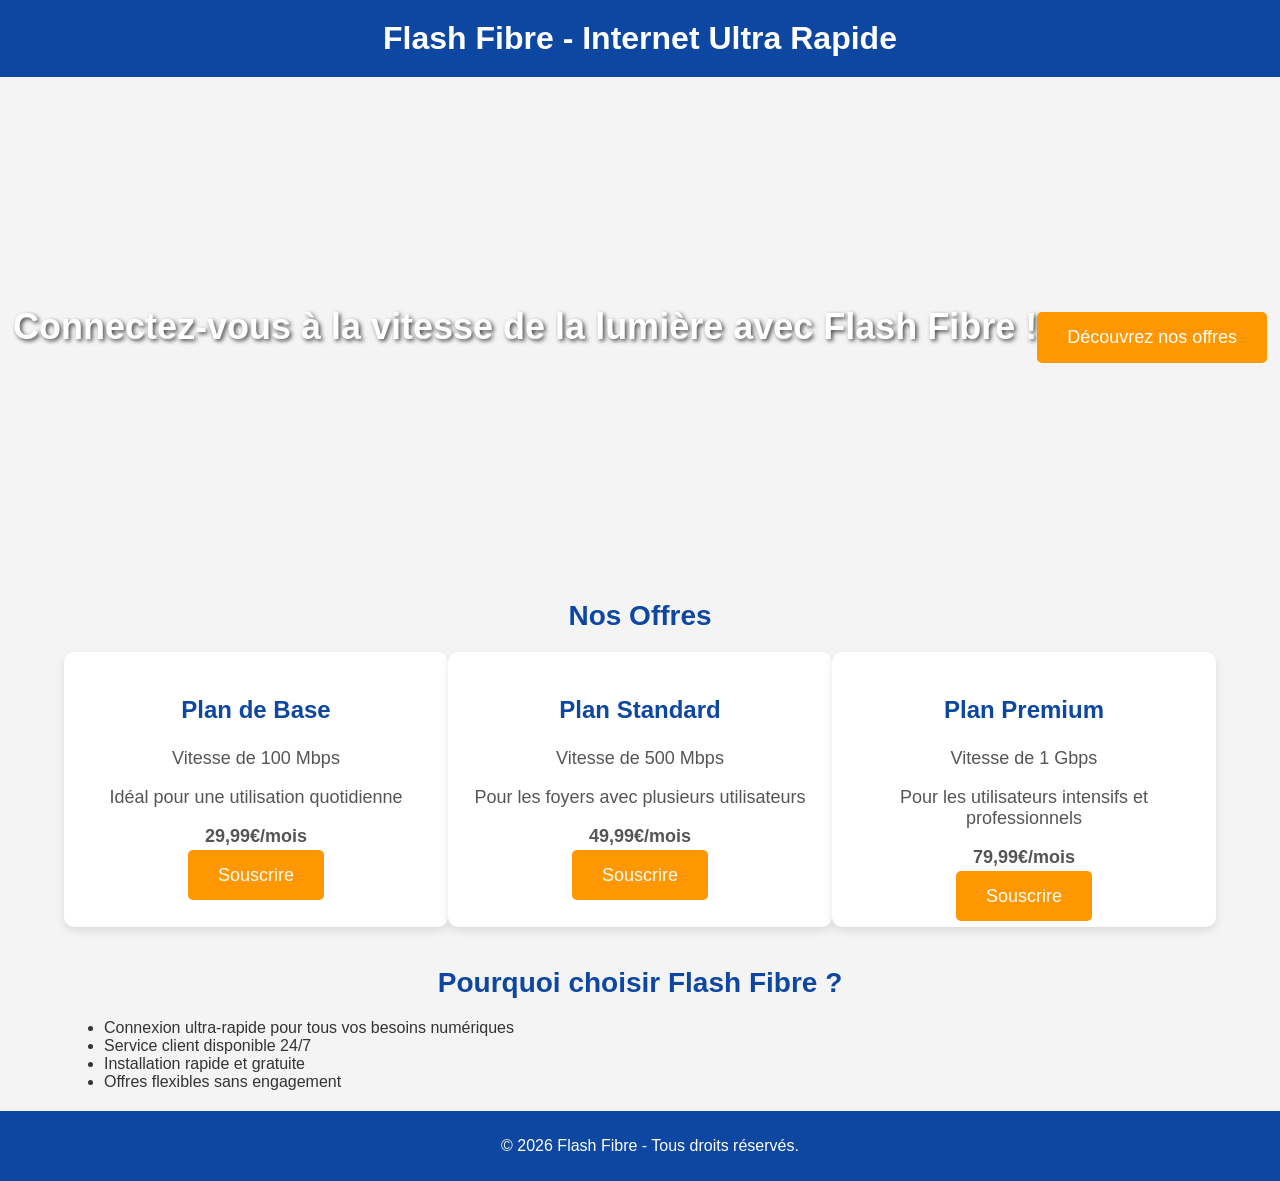
==== index.html @ 26cb974e "Update index.html" ====
<!DOCTYPE html>
<html lang="fr">

<head>
    <meta charset="UTF-8">
    <meta name="viewport" content="width=device-width, initial-scale=1.0">
    <title>Flash Fibre - Internet Ultra Rapide</title>
    <style>
        body {
            font-family: Arial, sans-serif;
            margin: 0;
            padding: 0;
            background-color: #f4f4f4;
            color: #333;
        }

        header {
            background-color: #0d47a1;
            color: white;
            text-align: center;
            padding: 20px 0;
        }

        header h1 {
            margin: 0;
        }

        .hero {
            background-image: url('https://via.placeholder.com/1200x500?text=Flash+Fibre');
            background-size: cover;
            background-position: center;
            height: 500px;
            display: flex;
            justify-content: center;
            align-items: center;
            text-align: center;
            color: white;
        }

        .hero h2 {
            font-size: 36px;
            text-shadow: 2px 2px 4px rgba(0, 0, 0, 0.7);
        }

        .cta-button {
            background-color: #ff9800;
            color: white;
            padding: 15px 30px;
            font-size: 18px;
            text-decoration: none;
            border-radius: 5px;
            margin-top: 20px;
        }

        .cta-button:hover {
            background-color: #f57c00;
        }

        .container {
            width: 90%;
            margin: 20px auto;
        }

        .section-title {
            text-align: center;
            font-size: 28px;
            margin-bottom: 20px;
            color: #0d47a1;
        }

        .plans {
            display: flex;
            justify-content: space-around;
            margin-bottom: 40px;
        }

        .plan {
            background-color: white;
            border-radius: 10px;
            box-shadow: 0 4px 8px rgba(0, 0, 0, 0.1);
            width: 30%;
            padding: 20px;
            text-align: center;
            transition: transform 0.3s ease;
        }

        .plan:hover {
            transform: translateY(-10px);
        }

        .plan h3 {
            color: #0d47a1;
            font-size: 24px;
        }

        .plan p {
            font-size: 18px;
            color: #555;
        }

        .footer {
            background-color: #0d47a1;
            color: white;
            text-align: center;
            padding: 10px;
            position: relative;
            bottom: 0;
            width: 100%;
        }
    </style>
</head>

<body>

    <header>
        <h1>Flash Fibre - Internet Ultra Rapide</h1>
    </header>

    <section class="hero">
        <h2>Connectez-vous à la vitesse de la lumière avec Flash Fibre !</h2>
        <a href="#plans" class="cta-button">Découvrez nos offres</a>
    </section>

    <div class="container">
        <h2 class="section-title">Nos Offres</h2>
        <div class="plans" id="plans">
            <div class="plan">
                <h3>Plan de Base</h3>
                <p>Vitesse de 100 Mbps</p>
                <p>Idéal pour une utilisation quotidienne</p>
                <p><strong>29,99€/mois</strong></p>
                <a href="#" class="cta-button">Souscrire</a>
            </div>
            <div class="plan">
                <h3>Plan Standard</h3>
                <p>Vitesse de 500 Mbps</p>
                <p>Pour les foyers avec plusieurs utilisateurs</p>
                <p><strong>49,99€/mois</strong></p>
                <a href="#" class="cta-button">Souscrire</a>
            </div>
            <div class="plan">
                <h3>Plan Premium</h3>
                <p>Vitesse de 1 Gbps</p>
                <p>Pour les utilisateurs intensifs et professionnels</p>
                <p><strong>79,99€/mois</strong></p>
                <a href="#" class="cta-button">Souscrire</a>
            </div>
        </div>

        <h2 class="section-title">Pourquoi choisir Flash Fibre ?</h2>
        <ul>
            <li>Connexion ultra-rapide pour tous vos besoins numériques</li>
            <li>Service client disponible 24/7</li>
            <li>Installation rapide et gratuite</li>
            <li>Offres flexibles sans engagement</li>
        </ul>
    </div>

    <footer class="footer">
        <p>&copy; 2026 Flash Fibre - Tous droits réservés.</p>
    </footer>

</body>

</html>
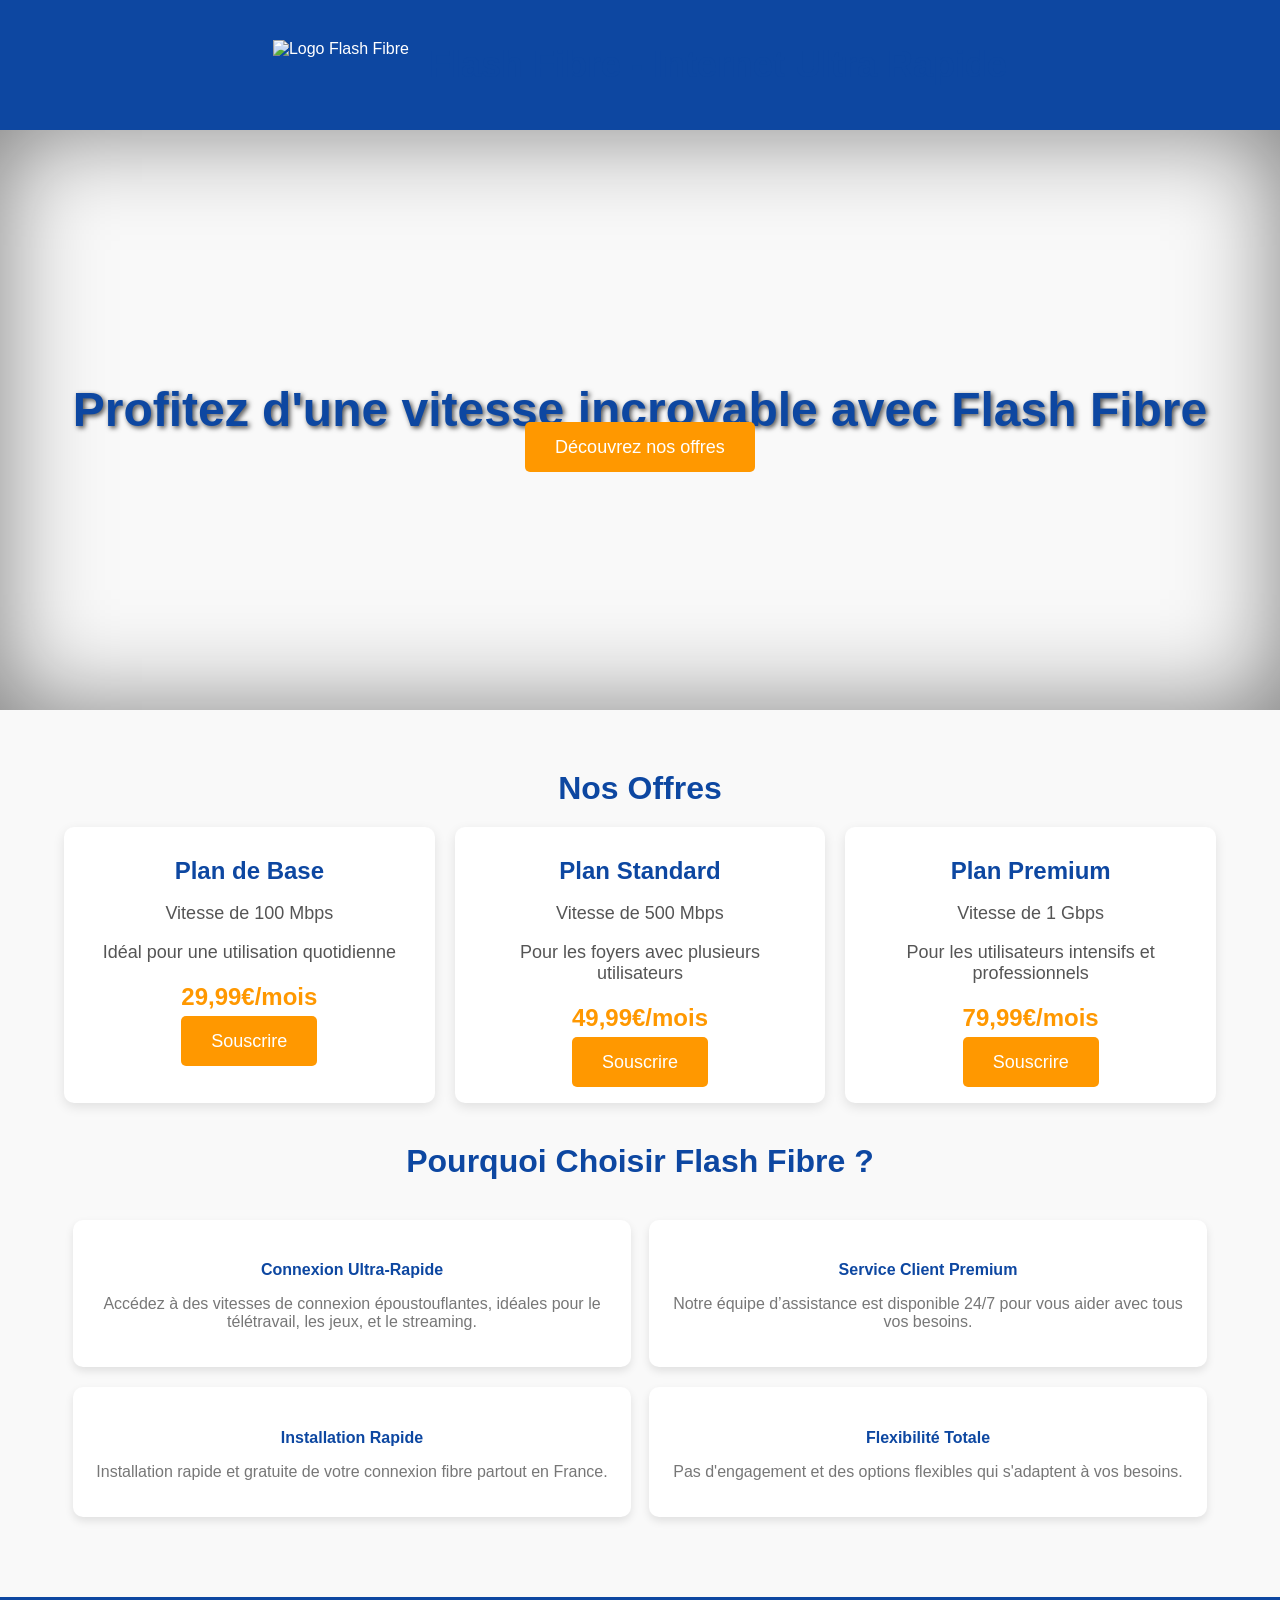
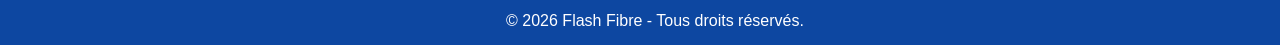
==== commit 9d94a0b3: "Update index.html" ====
--- a/index.html
+++ b/index.html
@@ -5,41 +5,70 @@
     <meta charset="UTF-8">
     <meta name="viewport" content="width=device-width, initial-scale=1.0">
     <title>Flash Fibre - Internet Ultra Rapide</title>
+    
+    <!-- Favicon -->
+    <link rel="icon" href="images/logo-éclair-bleu.png" type="image/png">
+
     <style>
+        /* Global Styles */
         body {
-            font-family: Arial, sans-serif;
+            font-family: 'Arial', sans-serif;
             margin: 0;
             padding: 0;
-            background-color: #f4f4f4;
+            background-color: #f9f9f9;
             color: #333;
         }
 
+        h1, h2, h3 {
+            margin: 0;
+            padding: 0;
+            color: #0d47a1;
+        }
+
+        a {
+            text-decoration: none;
+            color: inherit;
+        }
+
+        /* Header */
         header {
             background-color: #0d47a1;
             color: white;
             text-align: center;
-            padding: 20px 0;
+            padding: 40px 20px;
+            display: flex;
+            align-items: center;
+            justify-content: center;
+        }
+
+        header img {
+            height: 50px;
+            margin-right: 20px;
         }
 
         header h1 {
-            margin: 0;
-        }
-
+            font-size: 36px;
+            font-weight: bold;
+        }
+
+        /* Hero Section */
         .hero {
-            background-image: url('https://via.placeholder.com/1200x500?text=Flash+Fibre');
+            background-image: url('https://via.placeholder.com/1200x600?text=Flash+Fibre');
             background-size: cover;
             background-position: center;
-            height: 500px;
+            height: 60vh;
             display: flex;
             justify-content: center;
             align-items: center;
             text-align: center;
             color: white;
+            padding: 20px;
+            box-shadow: inset 0 0 100px rgba(0, 0, 0, 0.5);
         }
 
         .hero h2 {
-            font-size: 36px;
-            text-shadow: 2px 2px 4px rgba(0, 0, 0, 0.7);
+            font-size: 48px;
+            text-shadow: 2px 2px 5px rgba(0, 0, 0, 0.7);
         }
 
         .cta-button {
@@ -47,8 +76,8 @@
             color: white;
             padding: 15px 30px;
             font-size: 18px;
-            text-decoration: none;
             border-radius: 5px;
+            transition: background-color 0.3s ease;
             margin-top: 20px;
         }
 
@@ -56,41 +85,47 @@
             background-color: #f57c00;
         }
 
+        /* Container */
         .container {
             width: 90%;
-            margin: 20px auto;
+            max-width: 1200px;
+            margin: 40px auto;
+            padding: 20px;
         }
 
         .section-title {
-            text-align: center;
-            font-size: 28px;
+            font-size: 32px;
+            text-align: center;
             margin-bottom: 20px;
             color: #0d47a1;
         }
 
+        /* Plans Section */
         .plans {
-            display: flex;
-            justify-content: space-around;
+            display: grid;
+            grid-template-columns: repeat(auto-fit, minmax(280px, 1fr));
+            gap: 20px;
             margin-bottom: 40px;
         }
 
         .plan {
             background-color: white;
             border-radius: 10px;
-            box-shadow: 0 4px 8px rgba(0, 0, 0, 0.1);
-            width: 30%;
-            padding: 20px;
-            text-align: center;
-            transition: transform 0.3s ease;
+            box-shadow: 0 4px 12px rgba(0, 0, 0, 0.1);
+            padding: 30px;
+            text-align: center;
+            transition: transform 0.3s ease, box-shadow 0.3s ease;
+            cursor: pointer;
         }
 
         .plan:hover {
             transform: translateY(-10px);
+            box-shadow: 0 8px 16px rgba(0, 0, 0, 0.2);
         }
 
         .plan h3 {
-            color: #0d47a1;
             font-size: 24px;
+            color: #0d47a1;
         }
 
         .plan p {
@@ -98,65 +133,148 @@
             color: #555;
         }
 
-        .footer {
+        .plan .price {
+            font-size: 24px;
+            font-weight: bold;
+            margin: 20px 0;
+            color: #ff9800;
+        }
+
+        /* Features Section */
+        .features {
+            display: flex;
+            flex-wrap: wrap;
+            justify-content: space-around;
+            margin-top: 40px;
+        }
+
+        .feature {
+            width: 45%;
+            background-color: #ffffff;
+            padding: 20px;
+            border-radius: 10px;
+            box-shadow: 0 4px 8px rgba(0, 0, 0, 0.1);
+            text-align: center;
+            margin-bottom: 20px;
+            transition: transform 0.3s ease;
+        }
+
+        .feature:hover {
+            transform: translateY(-5px);
+        }
+
+        .feature h4 {
+            color: #0d47a1;
+            margin-bottom: 10px;
+        }
+
+        .feature p {
+            font-size: 16px;
+            color: #777;
+        }
+
+        /* Footer */
+        footer {
             background-color: #0d47a1;
             color: white;
             text-align: center;
-            padding: 10px;
+            padding: 15px;
             position: relative;
             bottom: 0;
             width: 100%;
         }
+
+        footer p {
+            margin: 0;
+        }
+
+        /* Responsive */
+        @media (max-width: 768px) {
+            .cta-button {
+                font-size: 16px;
+                padding: 12px 25px;
+            }
+
+            .plans {
+                grid-template-columns: 1fr;
+            }
+
+            .feature {
+                width: 100%;
+            }
+        }
     </style>
 </head>
 
 <body>
 
+    <!-- Header Section -->
     <header>
+        <!-- Logo -->
+        <img src="images/logo-éclair-bleu.png" alt="Logo Flash Fibre">
         <h1>Flash Fibre - Internet Ultra Rapide</h1>
     </header>
 
+    <!-- Hero Section -->
     <section class="hero">
-        <h2>Connectez-vous à la vitesse de la lumière avec Flash Fibre !</h2>
-        <a href="#plans" class="cta-button">Découvrez nos offres</a>
+        <div>
+            <h2>Profitez d'une vitesse incroyable avec Flash Fibre</h2>
+            <a href="#plans" class="cta-button">Découvrez nos offres</a>
+        </div>
     </section>
 
+    <!-- Main Content Section -->
     <div class="container">
-        <h2 class="section-title">Nos Offres</h2>
-        <div class="plans" id="plans">
+        <!-- Plans Section -->
+        <h2 class="section-title" id="plans">Nos Offres</h2>
+        <div class="plans">
             <div class="plan">
                 <h3>Plan de Base</h3>
                 <p>Vitesse de 100 Mbps</p>
                 <p>Idéal pour une utilisation quotidienne</p>
-                <p><strong>29,99€/mois</strong></p>
+                <p class="price">29,99€/mois</p>
                 <a href="#" class="cta-button">Souscrire</a>
             </div>
             <div class="plan">
                 <h3>Plan Standard</h3>
                 <p>Vitesse de 500 Mbps</p>
                 <p>Pour les foyers avec plusieurs utilisateurs</p>
-                <p><strong>49,99€/mois</strong></p>
+                <p class="price">49,99€/mois</p>
                 <a href="#" class="cta-button">Souscrire</a>
             </div>
             <div class="plan">
                 <h3>Plan Premium</h3>
                 <p>Vitesse de 1 Gbps</p>
                 <p>Pour les utilisateurs intensifs et professionnels</p>
-                <p><strong>79,99€/mois</strong></p>
+                <p class="price">79,99€/mois</p>
                 <a href="#" class="cta-button">Souscrire</a>
             </div>
         </div>
 
-        <h2 class="section-title">Pourquoi choisir Flash Fibre ?</h2>
-        <ul>
-            <li>Connexion ultra-rapide pour tous vos besoins numériques</li>
-            <li>Service client disponible 24/7</li>
-            <li>Installation rapide et gratuite</li>
-            <li>Offres flexibles sans engagement</li>
-        </ul>
+        <!-- Features Section -->
+        <h2 class="section-title">Pourquoi Choisir Flash Fibre ?</h2>
+        <div class="features">
+            <div class="feature">
+                <h4>Connexion Ultra-Rapide</h4>
+                <p>Accédez à des vitesses de connexion époustouflantes, idéales pour le télétravail, les jeux, et le streaming.</p>
+            </div>
+            <div class="feature">
+                <h4>Service Client Premium</h4>
+                <p>Notre équipe d’assistance est disponible 24/7 pour vous aider avec tous vos besoins.</p>
+            </div>
+            <div class="feature">
+                <h4>Installation Rapide</h4>
+                <p>Installation rapide et gratuite de votre connexion fibre partout en France.</p>
+            </div>
+            <div class="feature">
+                <h4>Flexibilité Totale</h4>
+                <p>Pas d'engagement et des options flexibles qui s'adaptent à vos besoins.</p>
+            </div>
+        </div>
     </div>
 
-    <footer class="footer">
+    <!-- Footer Section -->
+    <footer>
         <p>&copy; 2026 Flash Fibre - Tous droits réservés.</p>
     </footer>
 
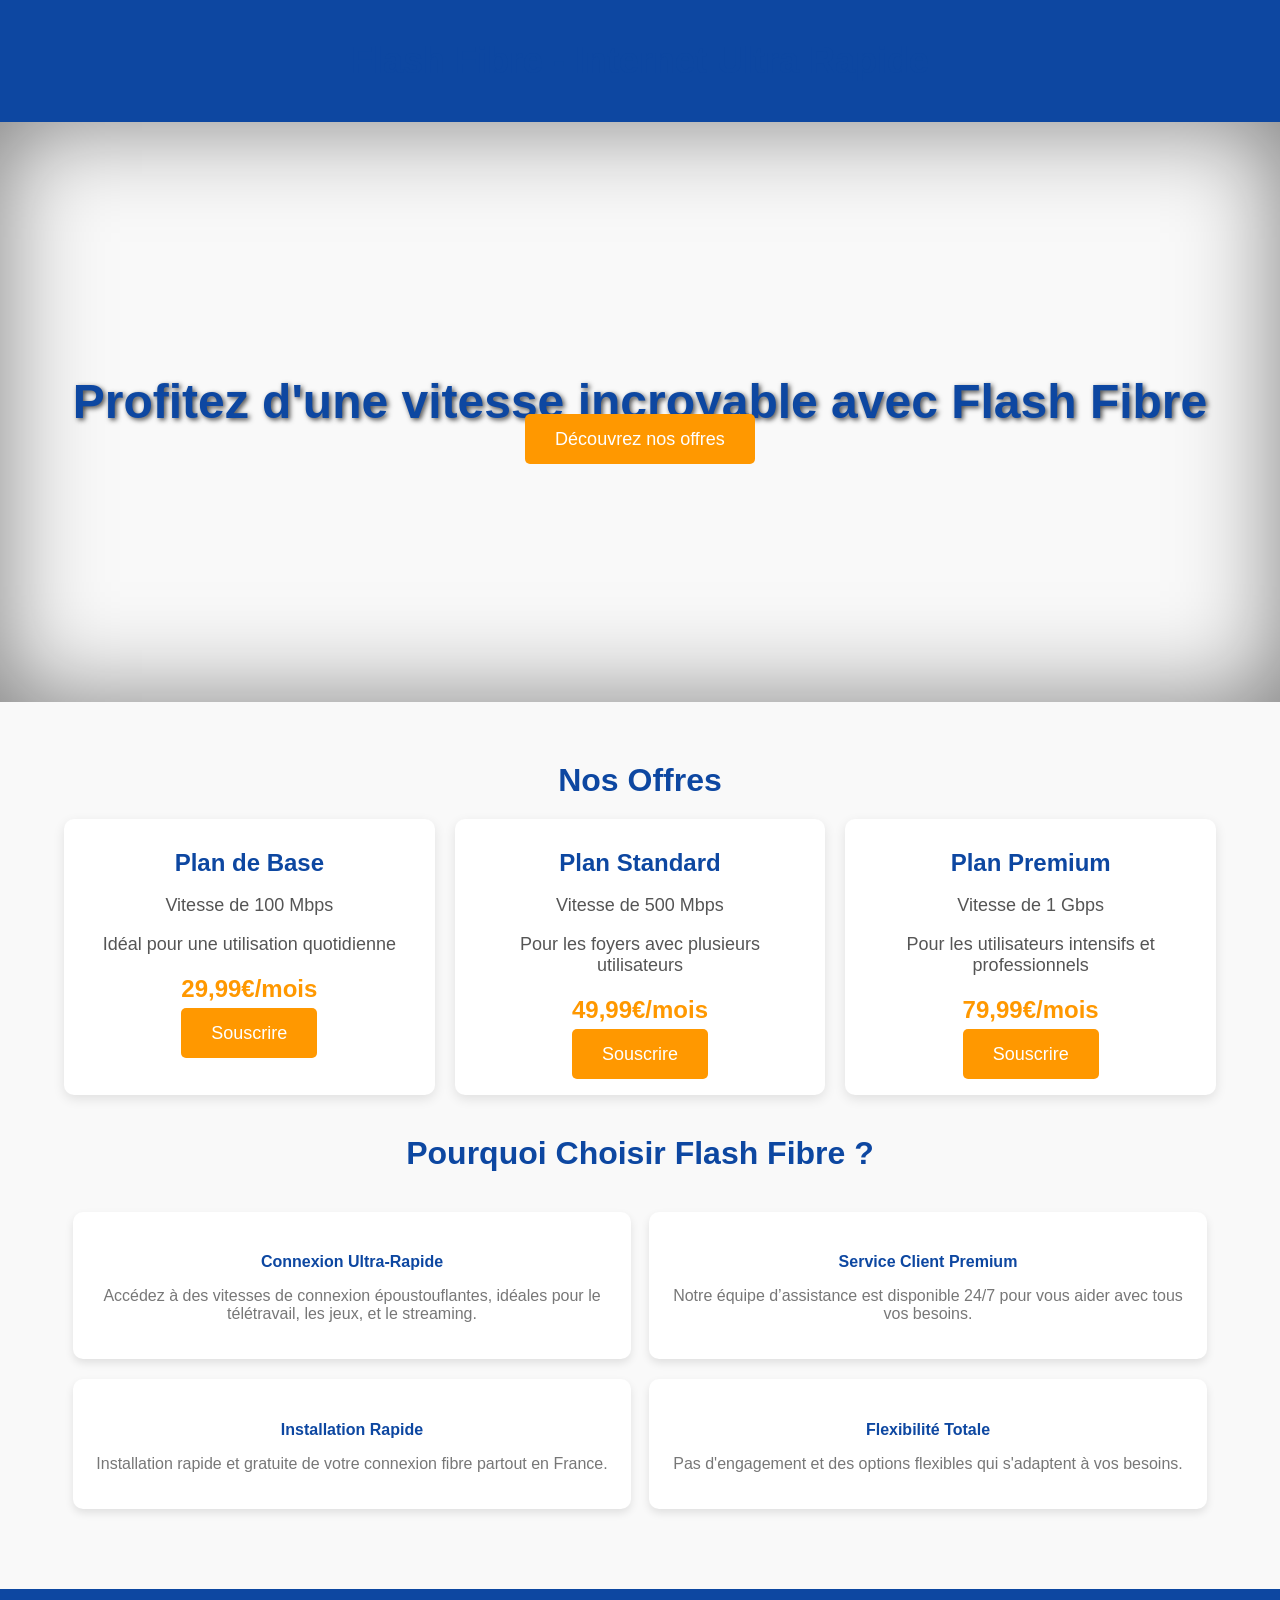
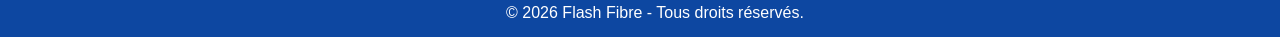
==== commit 95f87ade: "Update index.html" ====
--- a/index.html
+++ b/index.html
@@ -7,7 +7,7 @@
     <title>Flash Fibre - Internet Ultra Rapide</title>
     
     <!-- Favicon -->
-    <link rel="icon" href="images/logo-éclair-bleu.png" type="image/png">
+    <link rel="icon" href="images/favicon.png" type="image/png">
 
     <style>
         /* Global Styles */
@@ -36,14 +36,6 @@
             color: white;
             text-align: center;
             padding: 40px 20px;
-            display: flex;
-            align-items: center;
-            justify-content: center;
-        }
-
-        header img {
-            height: 50px;
-            margin-right: 20px;
         }
 
         header h1 {
@@ -210,8 +202,6 @@
 
     <!-- Header Section -->
     <header>
-        <!-- Logo -->
-        <img src="images/logo-éclair-bleu.png" alt="Logo Flash Fibre">
         <h1>Flash Fibre - Internet Ultra Rapide</h1>
     </header>
 
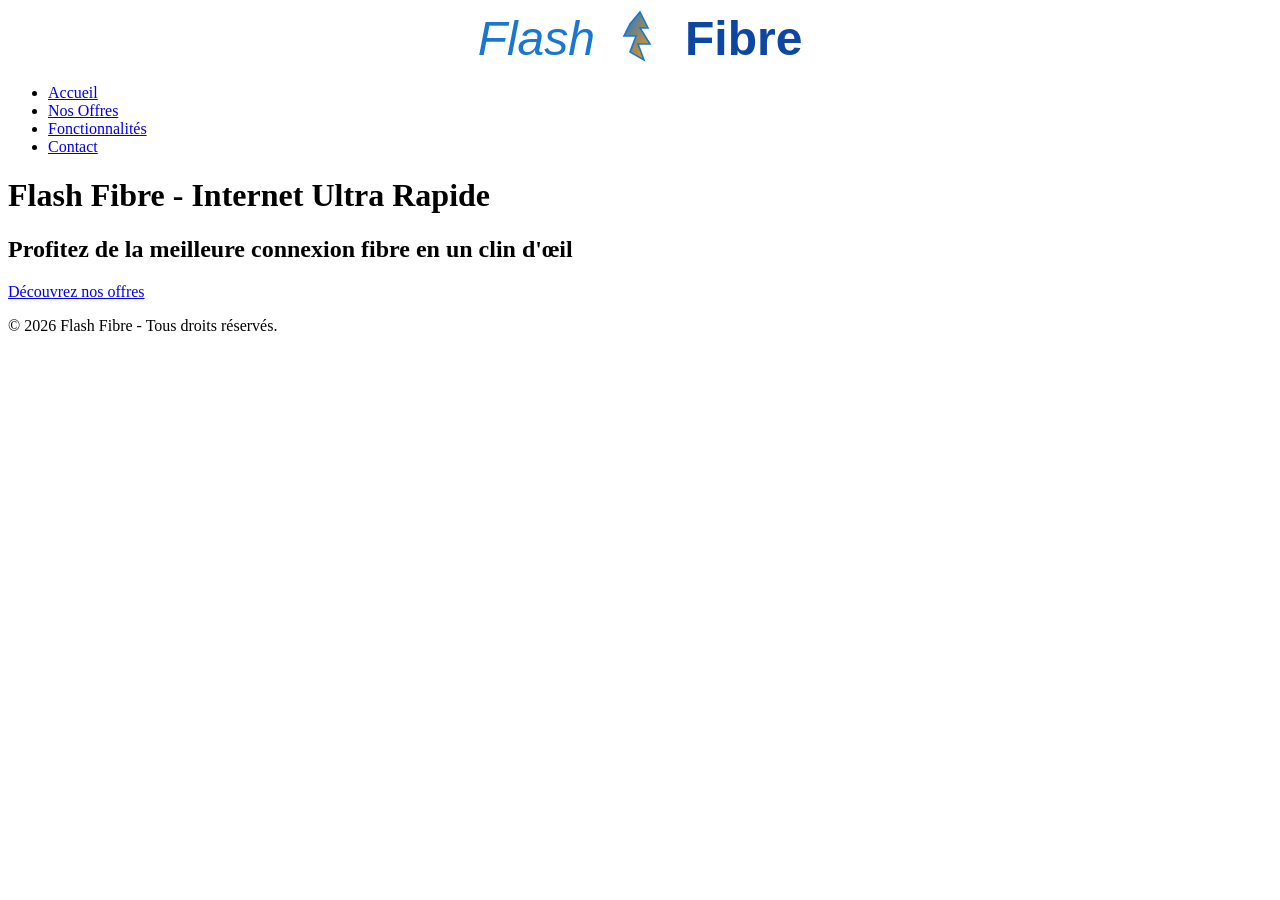
==== commit da2bec78: "Update index.html" ====
--- a/index.html
+++ b/index.html
@@ -5,269 +5,97 @@
     <meta charset="UTF-8">
     <meta name="viewport" content="width=device-width, initial-scale=1.0">
     <title>Flash Fibre - Internet Ultra Rapide</title>
-    
-    <!-- Favicon -->
     <link rel="icon" href="images/favicon.png" type="image/png">
-
+    <link rel="stylesheet" href="styles.css"> <!-- Fichier CSS séparé -->
     <style>
-        /* Global Styles */
-        body {
+        /* Styles pour le logo */
+        .logo-container {
+            display: flex;
+            align-items: center;
+            justify-content: center;
             font-family: 'Arial', sans-serif;
-            margin: 0;
-            padding: 0;
-            background-color: #f9f9f9;
-            color: #333;
         }
 
-        h1, h2, h3 {
-            margin: 0;
-            padding: 0;
-            color: #0d47a1;
+        .flash {
+            font-size: 48px;
+            font-style: italic;
+            color: #1976D2; /* Bleu pour "Flash" */
         }
 
-        a {
-            text-decoration: none;
-            color: inherit;
+        .eclair {
+            width: 60px;
+            height: 60px;
+            margin: 0 15px;
         }
 
-        /* Header */
-        header {
-            background-color: #0d47a1;
-            color: white;
-            text-align: center;
-            padding: 40px 20px;
+        .fibre {
+            font-size: 48px;
+            font-weight: bold;
+            color: #0d47a1; /* Bleu foncé pour "Fibre" */
         }
 
-        header h1 {
-            font-size: 36px;
-            font-weight: bold;
+        /* Eclair SVG avec un dégradé et des ombres */
+        .eclair svg {
+            fill: none;
+            width: 100%;
+            height: 100%;
         }
 
-        /* Hero Section */
-        .hero {
-            background-image: url('https://via.placeholder.com/1200x600?text=Flash+Fibre');
-            background-size: cover;
-            background-position: center;
-            height: 60vh;
-            display: flex;
-            justify-content: center;
-            align-items: center;
-            text-align: center;
-            color: white;
-            padding: 20px;
-            box-shadow: inset 0 0 100px rgba(0, 0, 0, 0.5);
-        }
-
-        .hero h2 {
-            font-size: 48px;
-            text-shadow: 2px 2px 5px rgba(0, 0, 0, 0.7);
-        }
-
-        .cta-button {
-            background-color: #ff9800;
-            color: white;
-            padding: 15px 30px;
-            font-size: 18px;
-            border-radius: 5px;
-            transition: background-color 0.3s ease;
-            margin-top: 20px;
-        }
-
-        .cta-button:hover {
-            background-color: #f57c00;
-        }
-
-        /* Container */
-        .container {
-            width: 90%;
-            max-width: 1200px;
-            margin: 40px auto;
-            padding: 20px;
-        }
-
-        .section-title {
-            font-size: 32px;
-            text-align: center;
-            margin-bottom: 20px;
-            color: #0d47a1;
-        }
-
-        /* Plans Section */
-        .plans {
-            display: grid;
-            grid-template-columns: repeat(auto-fit, minmax(280px, 1fr));
-            gap: 20px;
-            margin-bottom: 40px;
-        }
-
-        .plan {
-            background-color: white;
-            border-radius: 10px;
-            box-shadow: 0 4px 12px rgba(0, 0, 0, 0.1);
-            padding: 30px;
-            text-align: center;
-            transition: transform 0.3s ease, box-shadow 0.3s ease;
-            cursor: pointer;
-        }
-
-        .plan:hover {
-            transform: translateY(-10px);
-            box-shadow: 0 8px 16px rgba(0, 0, 0, 0.2);
-        }
-
-        .plan h3 {
-            font-size: 24px;
-            color: #0d47a1;
-        }
-
-        .plan p {
-            font-size: 18px;
-            color: #555;
-        }
-
-        .plan .price {
-            font-size: 24px;
-            font-weight: bold;
-            margin: 20px 0;
-            color: #ff9800;
-        }
-
-        /* Features Section */
-        .features {
-            display: flex;
-            flex-wrap: wrap;
-            justify-content: space-around;
-            margin-top: 40px;
-        }
-
-        .feature {
-            width: 45%;
-            background-color: #ffffff;
-            padding: 20px;
-            border-radius: 10px;
-            box-shadow: 0 4px 8px rgba(0, 0, 0, 0.1);
-            text-align: center;
-            margin-bottom: 20px;
-            transition: transform 0.3s ease;
-        }
-
-        .feature:hover {
-            transform: translateY(-5px);
-        }
-
-        .feature h4 {
-            color: #0d47a1;
-            margin-bottom: 10px;
-        }
-
-        .feature p {
-            font-size: 16px;
-            color: #777;
-        }
-
-        /* Footer */
-        footer {
-            background-color: #0d47a1;
-            color: white;
-            text-align: center;
-            padding: 15px;
-            position: relative;
-            bottom: 0;
-            width: 100%;
-        }
-
-        footer p {
-            margin: 0;
-        }
-
-        /* Responsive */
-        @media (max-width: 768px) {
-            .cta-button {
-                font-size: 16px;
-                padding: 12px 25px;
-            }
-
-            .plans {
-                grid-template-columns: 1fr;
-            }
-
-            .feature {
-                width: 100%;
-            }
+        /* Dégradé de couleur pour l'éclair */
+        .eclair-gradient {
+            fill: url(#grad1);
         }
     </style>
 </head>
 
 <body>
+    <!-- Header -->
+    <header>
+        <!-- Logo avec "Flash" en italique et "Fibre" en gras -->
+        <div class="logo-container">
+            <span class="flash">Flash</span>
 
-    <!-- Header Section -->
-    <header>
+            <!-- Éclair bleu amélioré -->
+            <div class="eclair">
+                <svg xmlns="http://www.w3.org/2000/svg" viewBox="0 0 150 150">
+                    <!-- Définition du dégradé -->
+                    <defs>
+                        <linearGradient id="grad1" x1="0%" y1="0%" x2="100%" y2="100%">
+                            <stop offset="0%" style="stop-color:#1976D2;stop-opacity:1" />
+                            <stop offset="100%" style="stop-color:#FF9800;stop-opacity:1" />
+                        </linearGradient>
+                    </defs>
+                    <!-- Forme de l'éclair -->
+                    <polygon class="eclair-gradient" points="75,10 95,50 75,50 100,90 70,90 85,130 50,110 65,70 35,70 50,40"
+                        stroke="#1976D2" stroke-width="4"/>
+                </svg>
+            </div>
+
+            <span class="fibre">Fibre</span>
+        </div>
+
+        <!-- Navigation -->
+        <nav>
+            <ul>
+                <li><a href="index.html">Accueil</a></li>
+                <li><a href="offres.html">Nos Offres</a></li>
+                <li><a href="fonctionnalites.html">Fonctionnalités</a></li>
+                <li><a href="contact.html">Contact</a></li>
+            </ul>
+        </nav>
         <h1>Flash Fibre - Internet Ultra Rapide</h1>
     </header>
 
     <!-- Hero Section -->
     <section class="hero">
-        <div>
-            <h2>Profitez d'une vitesse incroyable avec Flash Fibre</h2>
-            <a href="#plans" class="cta-button">Découvrez nos offres</a>
-        </div>
+        <h2>Profitez de la meilleure connexion fibre en un clin d'œil</h2>
+        <a href="offres.html" class="cta-button">Découvrez nos offres</a>
     </section>
 
-    <!-- Main Content Section -->
-    <div class="container">
-        <!-- Plans Section -->
-        <h2 class="section-title" id="plans">Nos Offres</h2>
-        <div class="plans">
-            <div class="plan">
-                <h3>Plan de Base</h3>
-                <p>Vitesse de 100 Mbps</p>
-                <p>Idéal pour une utilisation quotidienne</p>
-                <p class="price">29,99€/mois</p>
-                <a href="#" class="cta-button">Souscrire</a>
-            </div>
-            <div class="plan">
-                <h3>Plan Standard</h3>
-                <p>Vitesse de 500 Mbps</p>
-                <p>Pour les foyers avec plusieurs utilisateurs</p>
-                <p class="price">49,99€/mois</p>
-                <a href="#" class="cta-button">Souscrire</a>
-            </div>
-            <div class="plan">
-                <h3>Plan Premium</h3>
-                <p>Vitesse de 1 Gbps</p>
-                <p>Pour les utilisateurs intensifs et professionnels</p>
-                <p class="price">79,99€/mois</p>
-                <a href="#" class="cta-button">Souscrire</a>
-            </div>
-        </div>
-
-        <!-- Features Section -->
-        <h2 class="section-title">Pourquoi Choisir Flash Fibre ?</h2>
-        <div class="features">
-            <div class="feature">
-                <h4>Connexion Ultra-Rapide</h4>
-                <p>Accédez à des vitesses de connexion époustouflantes, idéales pour le télétravail, les jeux, et le streaming.</p>
-            </div>
-            <div class="feature">
-                <h4>Service Client Premium</h4>
-                <p>Notre équipe d’assistance est disponible 24/7 pour vous aider avec tous vos besoins.</p>
-            </div>
-            <div class="feature">
-                <h4>Installation Rapide</h4>
-                <p>Installation rapide et gratuite de votre connexion fibre partout en France.</p>
-            </div>
-            <div class="feature">
-                <h4>Flexibilité Totale</h4>
-                <p>Pas d'engagement et des options flexibles qui s'adaptent à vos besoins.</p>
-            </div>
-        </div>
-    </div>
-
-    <!-- Footer Section -->
+    <!-- Footer -->
     <footer>
         <p>&copy; 2026 Flash Fibre - Tous droits réservés.</p>
     </footer>
-
 </body>
 
 </html>
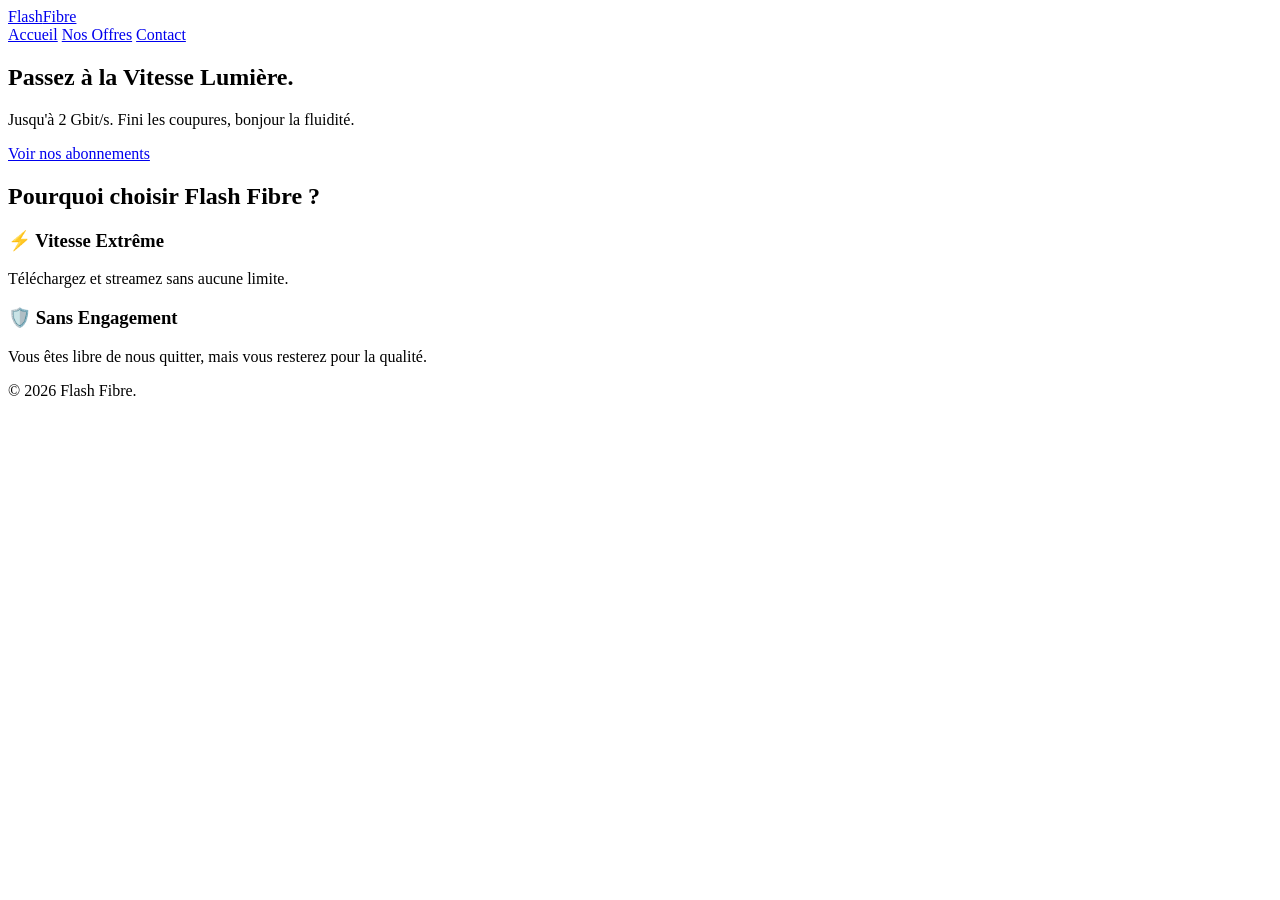
==== commit cc16f95e: "Update index.html" ====
--- a/index.html
+++ b/index.html
@@ -1,101 +1,40 @@
 <!DOCTYPE html>
 <html lang="fr">
-
 <head>
     <meta charset="UTF-8">
-    <meta name="viewport" content="width=device-width, initial-scale=1.0">
-    <title>Flash Fibre - Internet Ultra Rapide</title>
-    <link rel="icon" href="images/favicon.png" type="image/png">
-    <link rel="stylesheet" href="styles.css"> <!-- Fichier CSS séparé -->
-    <style>
-        /* Styles pour le logo */
-        .logo-container {
-            display: flex;
-            align-items: center;
-            justify-content: center;
-            font-family: 'Arial', sans-serif;
-        }
-
-        .flash {
-            font-size: 48px;
-            font-style: italic;
-            color: #1976D2; /* Bleu pour "Flash" */
-        }
-
-        .eclair {
-            width: 60px;
-            height: 60px;
-            margin: 0 15px;
-        }
-
-        .fibre {
-            font-size: 48px;
-            font-weight: bold;
-            color: #0d47a1; /* Bleu foncé pour "Fibre" */
-        }
-
-        /* Eclair SVG avec un dégradé et des ombres */
-        .eclair svg {
-            fill: none;
-            width: 100%;
-            height: 100%;
-        }
-
-        /* Dégradé de couleur pour l'éclair */
-        .eclair-gradient {
-            fill: url(#grad1);
-        }
-    </style>
+    <title>Flash Fibre - Accueil</title>
+    <link rel="stylesheet" href="style.css">
 </head>
-
 <body>
-    <!-- Header -->
     <header>
-        <!-- Logo avec "Flash" en italique et "Fibre" en gras -->
-        <div class="logo-container">
-            <span class="flash">Flash</span>
-
-            <!-- Éclair bleu amélioré -->
-            <div class="eclair">
-                <svg xmlns="http://www.w3.org/2000/svg" viewBox="0 0 150 150">
-                    <!-- Définition du dégradé -->
-                    <defs>
-                        <linearGradient id="grad1" x1="0%" y1="0%" x2="100%" y2="100%">
-                            <stop offset="0%" style="stop-color:#1976D2;stop-opacity:1" />
-                            <stop offset="100%" style="stop-color:#FF9800;stop-opacity:1" />
-                        </linearGradient>
-                    </defs>
-                    <!-- Forme de l'éclair -->
-                    <polygon class="eclair-gradient" points="75,10 95,50 75,50 100,90 70,90 85,130 50,110 65,70 35,70 50,40"
-                        stroke="#1976D2" stroke-width="4"/>
-                </svg>
-            </div>
-
-            <span class="fibre">Fibre</span>
-        </div>
-
-        <!-- Navigation -->
+        <a href="index.html" class="logo">Flash<span>Fibre</span></a>
         <nav>
-            <ul>
-                <li><a href="index.html">Accueil</a></li>
-                <li><a href="offres.html">Nos Offres</a></li>
-                <li><a href="fonctionnalites.html">Fonctionnalités</a></li>
-                <li><a href="contact.html">Contact</a></li>
-            </ul>
+            <a href="index.html">Accueil</a>
+            <a href="offres.html">Nos Offres</a>
+            <a href="contact.html">Contact</a>
         </nav>
-        <h1>Flash Fibre - Internet Ultra Rapide</h1>
     </header>
 
-    <!-- Hero Section -->
     <section class="hero">
-        <h2>Profitez de la meilleure connexion fibre en un clin d'œil</h2>
-        <a href="offres.html" class="cta-button">Découvrez nos offres</a>
+        <h1>Passez à la Vitesse Lumière.</h1>
+        <p>Jusqu'à 2 Gbit/s. Fini les coupures, bonjour la fluidité.</p>
+        <a href="offres.html" class="btn">Voir nos abonnements</a>
     </section>
 
-    <!-- Footer -->
-    <footer>
-        <p>&copy; 2026 Flash Fibre - Tous droits réservés.</p>
-    </footer>
+    <div class="content-section">
+        <h2>Pourquoi choisir Flash Fibre ?</h2>
+        <div class="grid">
+            <div class="card">
+                <h3>⚡ Vitesse Extrême</h3>
+                <p>Téléchargez et streamez sans aucune limite.</p>
+            </div>
+            <div class="card">
+                <h3>🛡️ Sans Engagement</h3>
+                <p>Vous êtes libre de nous quitter, mais vous resterez pour la qualité.</p>
+            </div>
+        </div>
+    </div>
+
+    <footer><p>&copy; 2026 Flash Fibre.</p></footer>
 </body>
-
 </html>
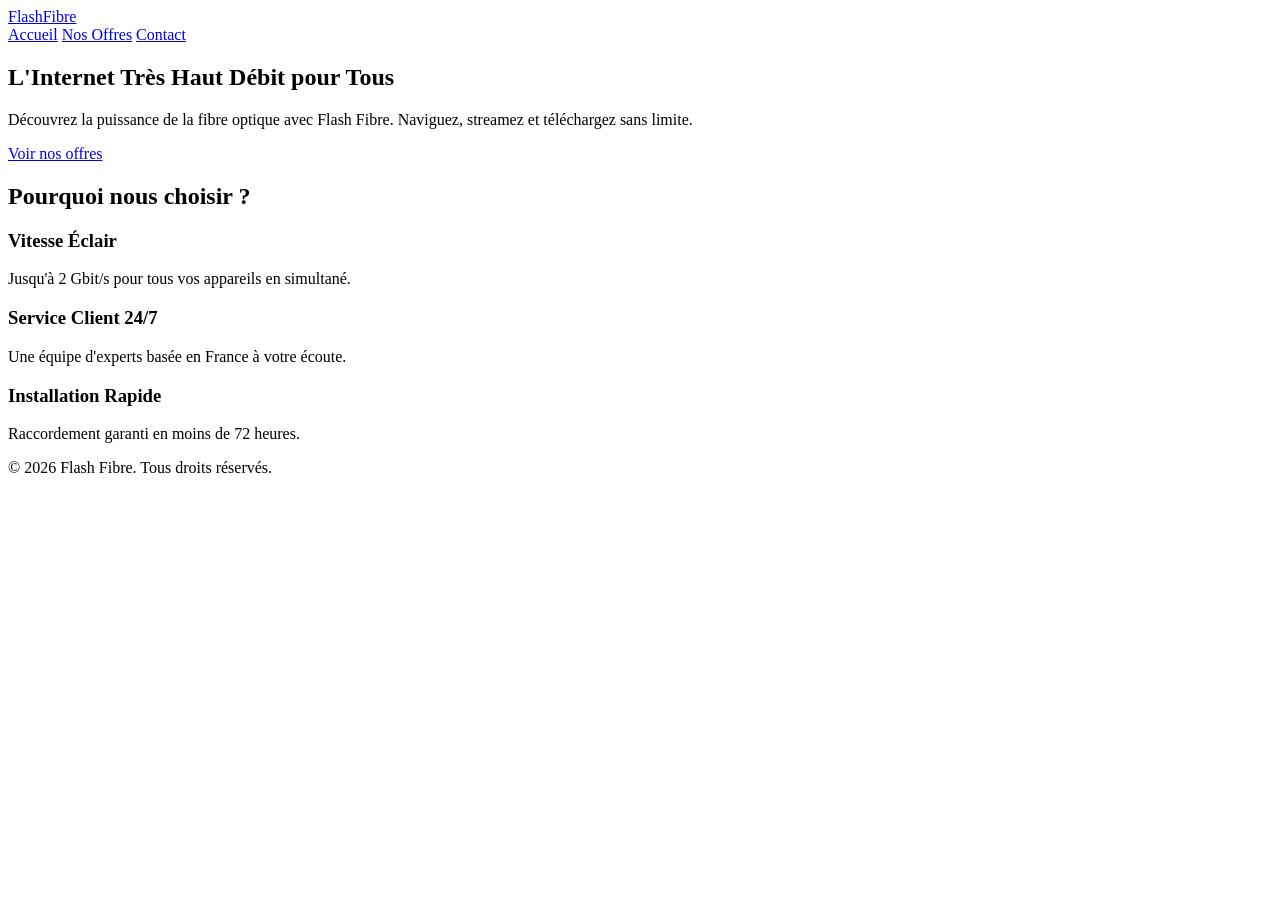
==== commit 15ca9298: "Update index.html" ====
--- a/index.html
+++ b/index.html
@@ -2,39 +2,49 @@
 <html lang="fr">
 <head>
     <meta charset="UTF-8">
-    <title>Flash Fibre - Accueil</title>
+    <meta name="viewport" content="width=device-width, initial-scale=1.0">
+    <meta name="description" content="Flash Fibre - Fournisseur d'accès internet très haut débit.">
+    <title>Accueil - Flash Fibre</title>
     <link rel="stylesheet" href="style.css">
 </head>
 <body>
     <header>
         <a href="index.html" class="logo">Flash<span>Fibre</span></a>
         <nav>
-            <a href="index.html">Accueil</a>
+            <a href="index.html" class="active">Accueil</a>
             <a href="offres.html">Nos Offres</a>
             <a href="contact.html">Contact</a>
         </nav>
     </header>
 
-    <section class="hero">
-        <h1>Passez à la Vitesse Lumière.</h1>
-        <p>Jusqu'à 2 Gbit/s. Fini les coupures, bonjour la fluidité.</p>
-        <a href="offres.html" class="btn">Voir nos abonnements</a>
-    </section>
+    <main>
+        <section class="hero">
+            <h1>L'Internet Très Haut Débit pour Tous</h1>
+            <p>Découvrez la puissance de la fibre optique avec Flash Fibre. Naviguez, streamez et téléchargez sans limite.</p>
+            <a href="offres.html" class="btn btn-large">Voir nos offres</a>
+        </section>
 
-    <div class="content-section">
-        <h2>Pourquoi choisir Flash Fibre ?</h2>
-        <div class="grid">
-            <div class="card">
-                <h3>⚡ Vitesse Extrême</h3>
-                <p>Téléchargez et streamez sans aucune limite.</p>
+        <section class="content-section">
+            <h2>Pourquoi nous choisir ?</h2>
+            <div class="grid">
+                <div class="card feature-card">
+                    <h3>Vitesse Éclair</h3>
+                    <p>Jusqu'à 2 Gbit/s pour tous vos appareils en simultané.</p>
+                </div>
+                <div class="card feature-card">
+                    <h3>Service Client 24/7</h3>
+                    <p>Une équipe d'experts basée en France à votre écoute.</p>
+                </div>
+                <div class="card feature-card">
+                    <h3>Installation Rapide</h3>
+                    <p>Raccordement garanti en moins de 72 heures.</p>
+                </div>
             </div>
-            <div class="card">
-                <h3>🛡️ Sans Engagement</h3>
-                <p>Vous êtes libre de nous quitter, mais vous resterez pour la qualité.</p>
-            </div>
-        </div>
-    </div>
+        </section>
+    </main>
 
-    <footer><p>&copy; 2026 Flash Fibre.</p></footer>
+    <footer>
+        <p>&copy; 2026 Flash Fibre. Tous droits réservés.</p>
+    </footer>
 </body>
 </html>
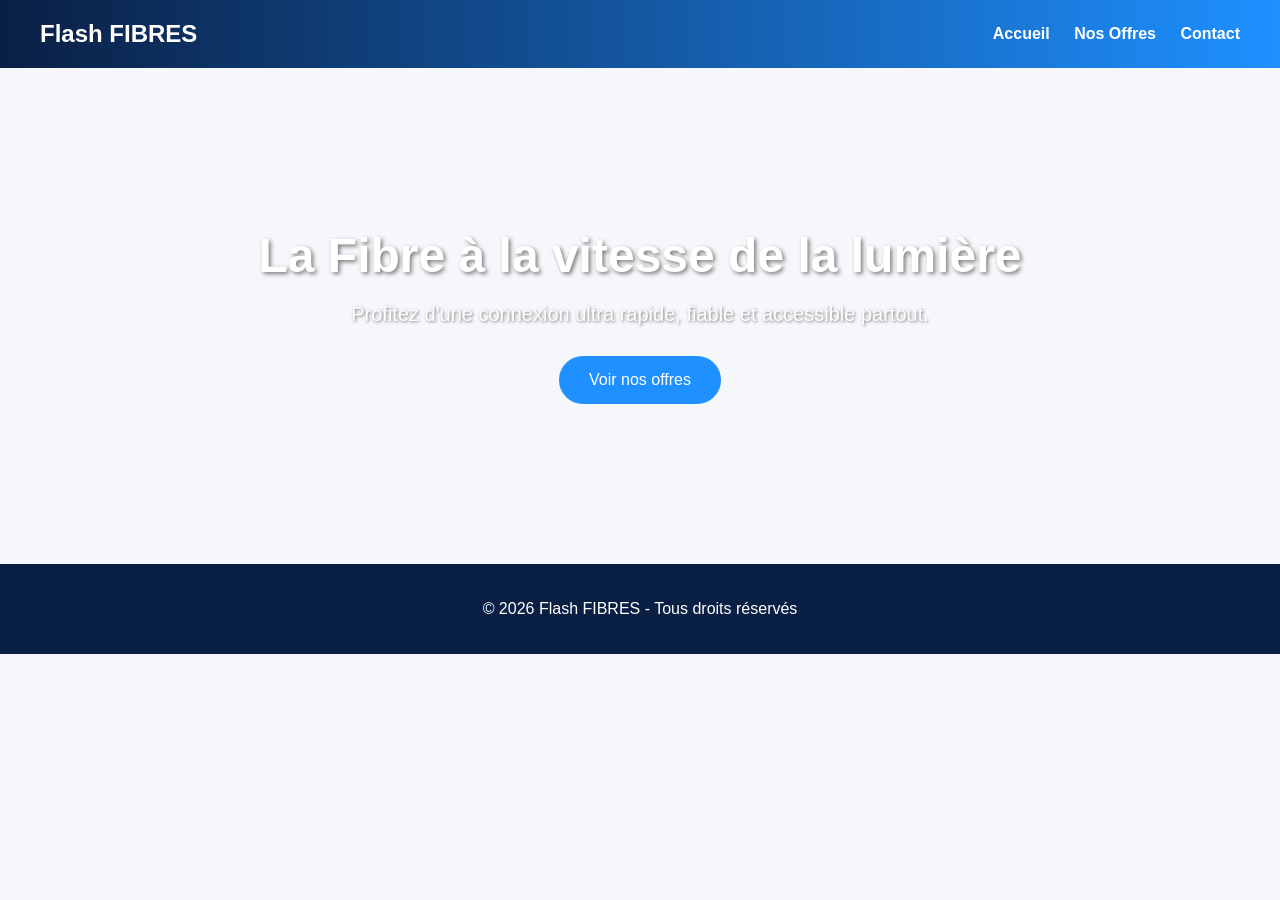
==== commit e428f574: "Update index.html" ====
--- a/index.html
+++ b/index.html
@@ -1,50 +1,44 @@
 <!DOCTYPE html>
 <html lang="fr">
 <head>
-    <meta charset="UTF-8">
-    <meta name="viewport" content="width=device-width, initial-scale=1.0">
-    <meta name="description" content="Flash Fibre - Fournisseur d'accès internet très haut débit.">
-    <title>Accueil - Flash Fibre</title>
-    <link rel="stylesheet" href="style.css">
+  <meta charset="UTF-8">
+  <meta name="viewport" content="width=device-width, initial-scale=1.0">
+  <title>Flash FIBRES - Accueil</title>
+  <style>
+    /* (Même CSS de base pour les 3 pages) */
+    body { margin: 0; font-family: Arial, sans-serif; background: #f5f7fa; color: #333; }
+    header { background: linear-gradient(90deg, #0a1f44, #1e90ff); color: white; padding: 20px 40px; display: flex; justify-content: space-between; align-items: center; }
+    header h1 { margin: 0; font-size: 24px; }
+    nav a { color: white; margin-left: 20px; text-decoration: none; font-weight: bold; }
+    nav a:hover { text-decoration: underline; }
+    .hero { background: url('https://images.unsplash.com/photo-1558494949-ef010cbdcc31') center/cover; color: white; padding: 120px 40px; text-align: center; }
+    .hero h2 { font-size: 48px; margin-bottom: 20px; text-shadow: 2px 2px 4px rgba(0,0,0,0.5); }
+    .hero p { font-size: 20px; margin-bottom: 30px; text-shadow: 1px 1px 3px rgba(0,0,0,0.5); }
+    .btn { background: #1e90ff; color: white; padding: 15px 30px; border: none; border-radius: 30px; font-size: 16px; cursor: pointer; text-decoration: none; display: inline-block; }
+    .btn:hover { background: #0a1f44; }
+    footer { background: #0a1f44; color: white; text-align: center; padding: 20px; margin-top: 40px; }
+  </style>
 </head>
 <body>
-    <header>
-        <a href="index.html" class="logo">Flash<span>Fibre</span></a>
-        <nav>
-            <a href="index.html" class="active">Accueil</a>
-            <a href="offres.html">Nos Offres</a>
-            <a href="contact.html">Contact</a>
-        </nav>
-    </header>
 
-    <main>
-        <section class="hero">
-            <h1>L'Internet Très Haut Débit pour Tous</h1>
-            <p>Découvrez la puissance de la fibre optique avec Flash Fibre. Naviguez, streamez et téléchargez sans limite.</p>
-            <a href="offres.html" class="btn btn-large">Voir nos offres</a>
-        </section>
+<header>
+  <h1>Flash FIBRES</h1>
+  <nav>
+    <a href="index.html">Accueil</a>
+    <a href="offres.html">Nos Offres</a>
+    <a href="contact.html">Contact</a>
+  </nav>
+</header>
 
-        <section class="content-section">
-            <h2>Pourquoi nous choisir ?</h2>
-            <div class="grid">
-                <div class="card feature-card">
-                    <h3>Vitesse Éclair</h3>
-                    <p>Jusqu'à 2 Gbit/s pour tous vos appareils en simultané.</p>
-                </div>
-                <div class="card feature-card">
-                    <h3>Service Client 24/7</h3>
-                    <p>Une équipe d'experts basée en France à votre écoute.</p>
-                </div>
-                <div class="card feature-card">
-                    <h3>Installation Rapide</h3>
-                    <p>Raccordement garanti en moins de 72 heures.</p>
-                </div>
-            </div>
-        </section>
-    </main>
+<section class="hero">
+  <h2>La Fibre à la vitesse de la lumière</h2>
+  <p>Profitez d'une connexion ultra rapide, fiable et accessible partout.</p>
+  <a href="offres.html" class="btn">Voir nos offres</a>
+</section>
 
-    <footer>
-        <p>&copy; 2026 Flash Fibre. Tous droits réservés.</p>
-    </footer>
+<footer>
+  <p>&copy; 2026 Flash FIBRES - Tous droits réservés</p>
+</footer>
+
 </body>
 </html>
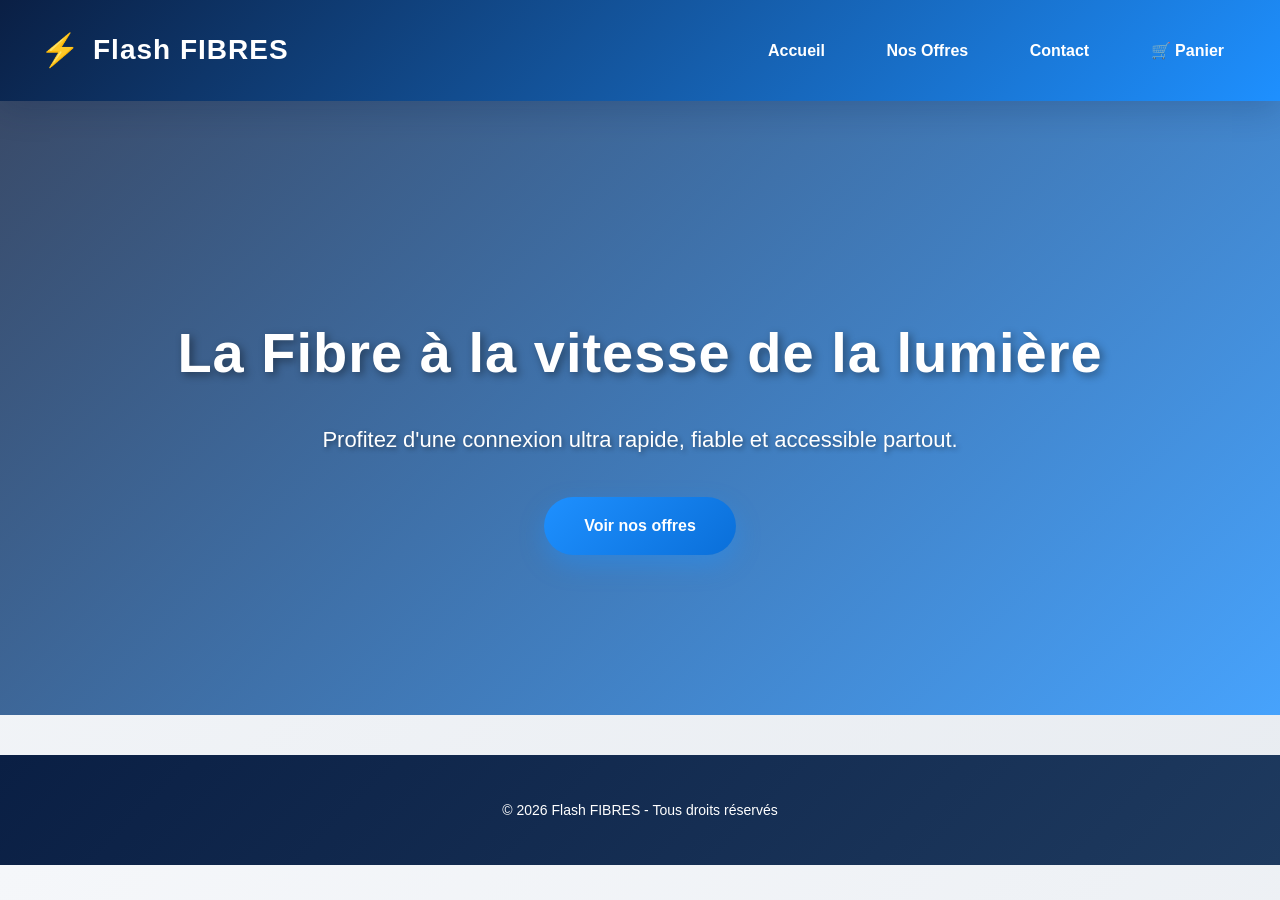
==== commit 8052a08f: "Add files via upload" ====
--- a/index.html
+++ b/index.html
@@ -5,18 +5,21 @@
   <meta name="viewport" content="width=device-width, initial-scale=1.0">
   <title>Flash FIBRES - Accueil</title>
   <style>
-    /* (Même CSS de base pour les 3 pages) */
-    body { margin: 0; font-family: Arial, sans-serif; background: #f5f7fa; color: #333; }
-    header { background: linear-gradient(90deg, #0a1f44, #1e90ff); color: white; padding: 20px 40px; display: flex; justify-content: space-between; align-items: center; }
-    header h1 { margin: 0; font-size: 24px; }
-    nav a { color: white; margin-left: 20px; text-decoration: none; font-weight: bold; }
-    nav a:hover { text-decoration: underline; }
-    .hero { background: url('https://images.unsplash.com/photo-1558494949-ef010cbdcc31') center/cover; color: white; padding: 120px 40px; text-align: center; }
-    .hero h2 { font-size: 48px; margin-bottom: 20px; text-shadow: 2px 2px 4px rgba(0,0,0,0.5); }
-    .hero p { font-size: 20px; margin-bottom: 30px; text-shadow: 1px 1px 3px rgba(0,0,0,0.5); }
-    .btn { background: #1e90ff; color: white; padding: 15px 30px; border: none; border-radius: 30px; font-size: 16px; cursor: pointer; text-decoration: none; display: inline-block; }
-    .btn:hover { background: #0a1f44; }
-    footer { background: #0a1f44; color: white; text-align: center; padding: 20px; margin-top: 40px; }
+    * { box-sizing: border-box; }
+    body { margin: 0; font-family: 'Segoe UI', Tahoma, Geneva, Verdana, sans-serif; background: linear-gradient(135deg, #f5f7fa 0%, #e8ecf1 100%); color: #333; line-height: 1.6; }
+    header { background: linear-gradient(135deg, #0a1f44 0%, #1e90ff 100%); color: white; padding: 25px 40px; display: flex; justify-content: space-between; align-items: center; box-shadow: 0 8px 32px rgba(10, 31, 68, 0.2); position: sticky; top: 0; z-index: 100; }
+    header h1 { margin: 0; font-size: 28px; font-weight: 700; letter-spacing: 1px; display: flex; align-items: center; gap: 12px; }
+    header h1::before { content: '⚡'; font-size: 32px; animation: pulse 2s ease-in-out infinite; color: #1e90ff; }
+    @keyframes pulse { 0%, 100% { transform: scale(1); opacity: 1; } 50% { transform: scale(1.1); opacity: 0.8; } }
+    header h1:hover::before { animation: none; }
+    nav a { color: white; margin-left: 25px; text-decoration: none; font-weight: 600; transition: all 0.3s ease; padding: 8px 16px; border-radius: 6px; }
+    nav a:hover { background: rgba(255,255,255,0.2); transform: translateY(-2px); }
+    .hero { background: linear-gradient(135deg, rgba(10, 31, 68, 0.8), rgba(30, 144, 255, 0.8)), url('https://images.unsplash.com/photo-1558494949-ef010cbdcc31') center/cover; color: white; padding: 160px 40px; text-align: center; }
+    .hero h2 { font-size: 56px; margin-bottom: 25px; text-shadow: 3px 3px 8px rgba(0,0,0,0.4); font-weight: 700; letter-spacing: 1px; }
+    .hero p { font-size: 22px; margin-bottom: 40px; text-shadow: 2px 2px 5px rgba(0,0,0,0.4); font-weight: 300; }
+    .btn { background: linear-gradient(135deg, #1e90ff, #0a6fd9); color: white; padding: 16px 40px; border: none; border-radius: 30px; font-size: 16px; font-weight: 600; cursor: pointer; text-decoration: none; display: inline-block; transition: all 0.3s ease; box-shadow: 0 10px 25px rgba(30, 144, 255, 0.4); }
+    .btn:hover { transform: translateY(-4px); box-shadow: 0 15px 40px rgba(30, 144, 255, 0.6); background: linear-gradient(135deg, #0a6fd9, #0a1f44); }
+    footer { background: linear-gradient(135deg, #0a1f44, #1e3a5f); color: white; text-align: center; padding: 30px; margin-top: 40px; font-size: 14px; }
   </style>
 </head>
 <body>
@@ -27,6 +30,7 @@
     <a href="index.html">Accueil</a>
     <a href="offres.html">Nos Offres</a>
     <a href="contact.html">Contact</a>
+    <a href="panier.html">🛒 Panier <span id="cart-count"></span></a>
   </nav>
 </header>
 
@@ -40,5 +44,20 @@
   <p>&copy; 2026 Flash FIBRES - Tous droits réservés</p>
 </footer>
 
+<script>
+  // Mise à jour du compteur du panier
+  function updateCartCount() {
+    const cartItems = localStorage.getItem('cartItems');
+    const items = cartItems ? JSON.parse(cartItems) : [];
+    const count = items.reduce((sum, item) => sum + item.quantity, 0);
+    const countElements = document.querySelectorAll('#cart-count');
+    countElements.forEach(el => {
+      el.textContent = count > 0 ? `(${count})` : '';
+    });
+  }
+
+  document.addEventListener('DOMContentLoaded', updateCartCount);
+</script>
+
 </body>
 </html>
